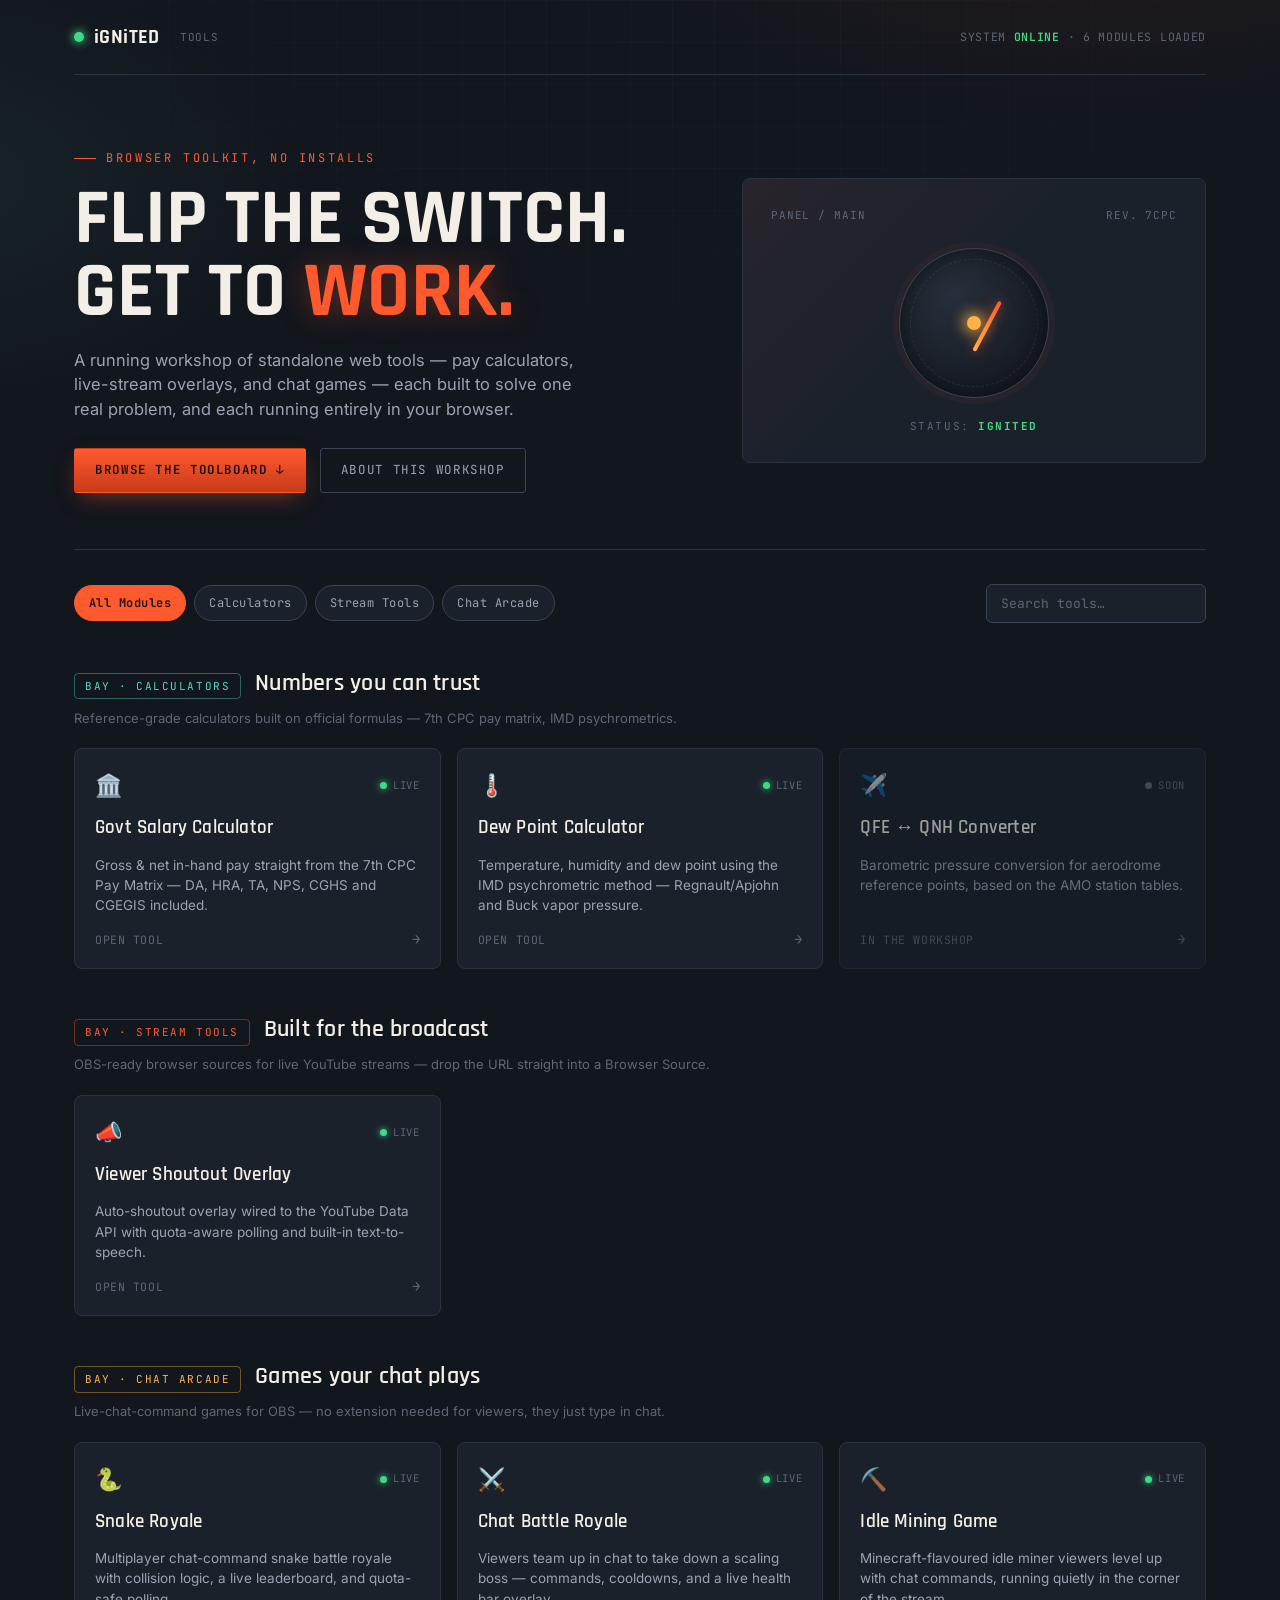
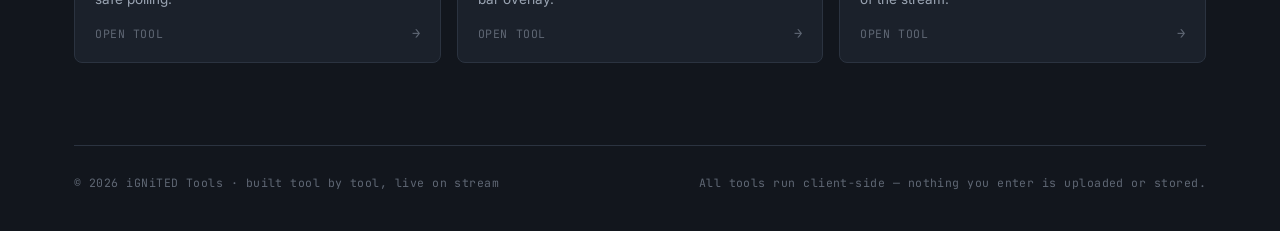
==== index.html @ 56b360eb "Add files via upload" ====
<!DOCTYPE html>
<html lang="en">
<head>
<meta charset="UTF-8">
<meta name="viewport" content="width=device-width, initial-scale=1.0">
<title>iGNiTED Tools — Browser Toolkit</title>
<meta name="description" content="A workshop of browser-native tools: calculators, stream overlays, and chat games. No installs, no signup.">
<link rel="preconnect" href="https://fonts.googleapis.com">
<link rel="preconnect" href="https://fonts.gstatic.com" crossorigin>
<link href="https://fonts.googleapis.com/css2?family=Rajdhani:wght@500;600;700&family=Inter:wght@400;500;600;700&family=JetBrains+Mono:wght@400;500;600&display=swap" rel="stylesheet">
<style>
  :root{
    --void:#12161d;
    --void-2:#0e1116;
    --panel:#1b212b;
    --panel-hi:#212832;
    --line:#2b3340;
    --line-bright:#3a4454;
    --ember:#ff5a2e;
    --ember-deep:#c9391a;
    --spark:#ffb347;
    --circuit:#4fd8c4;
    --circuit-deep:#2ba894;
    --text-hi:#f3efe6;
    --text-mid:#9aa4b2;
    --text-dim:#5f6774;
    --led:#3ddc84;

    --display: 'Rajdhani', sans-serif;
    --body: 'Inter', sans-serif;
    --mono: 'JetBrains Mono', ui-monospace, monospace;
  }

  *{ box-sizing:border-box; }
  html{ scroll-behavior:smooth; }
  body{
    margin:0;
    background:
      radial-gradient(900px 500px at 85% -10%, rgba(255,90,46,.10), transparent 60%),
      radial-gradient(700px 420px at -5% 10%, rgba(79,216,196,.07), transparent 55%),
      var(--void);
    color: var(--text-hi);
    font-family: var(--body);
    line-height:1.5;
  }
  a{ color:inherit; }
  ::selection{ background: var(--ember); color:#191008; }

  :focus-visible{
    outline: 2px solid var(--spark);
    outline-offset: 3px;
  }

  /* ---------- background circuit texture ---------- */
  .grain{
    position:fixed; inset:0; pointer-events:none; z-index:0;
    background-image:
      linear-gradient(rgba(255,255,255,.025) 1px, transparent 1px),
      linear-gradient(90deg, rgba(255,255,255,.025) 1px, transparent 1px);
    background-size: 42px 42px;
    mask-image: radial-gradient(1200px 700px at 50% 0%, black, transparent 75%);
  }

  .shell{ position:relative; z-index:1; max-width:1180px; margin:0 auto; padding: 0 24px; }

  /* ---------- top bar ---------- */
  .topbar{
    display:flex; align-items:center; justify-content:space-between;
    padding: 22px 0;
    border-bottom: 1px solid var(--line);
  }
  .brand{ display:flex; align-items:center; gap:10px; font-family: var(--display); font-weight:700; font-size:20px; letter-spacing:.02em; }
  .brand .dot{
    width:10px; height:10px; border-radius:50%;
    background: var(--led);
    box-shadow: 0 0 8px 2px rgba(61,220,132,.65);
  }
  .brand small{ font-family: var(--mono); color: var(--text-dim); font-weight:400; font-size:11px; letter-spacing:.08em; margin-left:2px; }
  .top-status{ font-family: var(--mono); font-size:11.5px; color: var(--text-dim); letter-spacing:.06em; }
  .top-status b{ color: var(--led); font-weight:600; }

  /* ---------- hero: ignition switch ---------- */
  .hero{
    padding: 74px 0 56px;
    display:grid;
    grid-template-columns: 1.15fr .85fr;
    gap: 40px;
    align-items:center;
    border-bottom: 1px solid var(--line);
  }
  @media (max-width: 860px){ .hero{ grid-template-columns:1fr; padding-top:48px; } }

  .eyebrow{
    font-family: var(--mono); font-size:12px; letter-spacing:.22em; text-transform:uppercase;
    color: var(--ember); display:flex; align-items:center; gap:10px; margin-bottom:16px;
  }
  .eyebrow::before{ content:""; width:22px; height:1px; background: var(--ember); }

  h1{
    font-family: var(--display);
    font-weight:700;
    font-size: clamp(46px, 7vw, 78px);
    line-height:.94;
    letter-spacing:.005em;
    margin:0 0 18px;
    text-transform:uppercase;
  }
  h1 .glow{ color: var(--ember); text-shadow: 0 0 30px rgba(255,90,46,.35); }

  .hero p.lede{
    font-size:16.5px; color: var(--text-mid); max-width: 52ch; margin: 0 0 26px;
  }
  .hero-actions{ display:flex; gap:14px; flex-wrap:wrap; }
  .btn{
    font-family: var(--mono); font-size:12.5px; letter-spacing:.05em; text-transform:uppercase;
    padding: 12px 20px; border-radius:3px; text-decoration:none; cursor:pointer; border:1px solid transparent;
    display:inline-flex; align-items:center; gap:8px;
  }
  .btn-primary{ background: linear-gradient(180deg, var(--ember), var(--ember-deep)); color:#1a0d06; font-weight:600; box-shadow: 0 8px 24px -8px rgba(255,90,46,.55); }
  .btn-ghost{ border-color: var(--line-bright); color: var(--text-mid); background:transparent; }
  .btn-ghost:hover{ color: var(--text-hi); border-color: var(--circuit); }

  /* ---- ignition dial svg-ish panel ---- */
  .dial-panel{
    background: var(--panel);
    border: 1px solid var(--line);
    border-radius: 8px;
    padding: 28px;
    position:relative;
    overflow:hidden;
  }
  .dial-panel::before{
    content:""; position:absolute; inset:0;
    background: linear-gradient(135deg, rgba(255,90,46,.06), transparent 45%);
  }
  .dial-head{ display:flex; justify-content:space-between; align-items:center; font-family: var(--mono); font-size:11px; color: var(--text-dim); letter-spacing:.08em; margin-bottom: 18px; position:relative; }
  .dial-wrap{ display:flex; justify-content:center; padding: 6px 0 4px; position:relative; }

  .switch{
    width:150px; height:150px; border-radius:50%;
    background: radial-gradient(circle at 35% 30%, #262f3b, #171c24 70%);
    border: 1px solid var(--line-bright);
    display:flex; align-items:center; justify-content:center;
    position:relative;
    box-shadow: inset 0 0 24px rgba(0,0,0,.5), 0 0 0 6px rgba(255,90,46,.05);
  }
  .switch::after{
    content:""; position:absolute; inset:10px; border-radius:50%;
    border: 1px dashed rgba(255,255,255,.08);
  }
  .needle{
    width:4px; height:56px; border-radius:2px;
    background: linear-gradient(180deg, var(--ember), var(--spark));
    transform-origin: bottom center;
    transform: rotate(28deg);
    box-shadow: 0 0 12px rgba(255,90,46,.7);
    animation: ignite 3.2s ease-in-out infinite;
  }
  @keyframes ignite{
    0%,100%{ transform: rotate(28deg); }
    50%{ transform: rotate(-18deg); }
  }
  .switch .core{
    position:absolute; width:14px; height:14px; border-radius:50%;
    background: var(--spark); box-shadow: 0 0 14px 4px rgba(255,179,71,.7);
  }
  .dial-caption{
    text-align:center; margin-top:16px; font-family: var(--mono); font-size:11px;
    color: var(--text-dim); letter-spacing:.14em; text-transform:uppercase;
  }
  .dial-caption b{ color: var(--led); }

  @media (prefers-reduced-motion: reduce){
    .needle{ animation: none; transform: rotate(0deg); }
  }

  /* ---------- filter chips ---------- */
  .controls{
    display:flex; align-items:center; justify-content:space-between; gap:16px; flex-wrap:wrap;
    padding: 34px 0 22px;
  }
  .chips{ display:flex; gap:8px; flex-wrap:wrap; }
  .chip{
    font-family: var(--mono); font-size:12px; letter-spacing:.04em;
    padding: 8px 14px; border-radius:999px; border:1px solid var(--line-bright);
    background: var(--panel); color: var(--text-mid); cursor:pointer; user-select:none;
  }
  .chip.active{ background: var(--ember); border-color: var(--ember); color:#1a0d06; font-weight:600; }

  .search{
    font-family: var(--mono); font-size:13px;
    background: var(--panel); border:1px solid var(--line-bright); color: var(--text-hi);
    padding: 10px 14px; border-radius:6px; min-width:220px;
  }
  .search::placeholder{ color: var(--text-dim); }

  /* ---------- panel bay (category section) ---------- */
  .bay{ padding: 20px 0 8px; }
  .bay-head{ display:flex; align-items:baseline; gap:14px; margin-bottom:18px; }
  .bay-tag{
    font-family: var(--mono); font-size:11px; letter-spacing:.14em; text-transform:uppercase;
    padding: 4px 10px; border:1px solid var(--line-bright); border-radius:4px; color: var(--text-dim);
    white-space:nowrap;
  }
  .bay-tag.cat-calc{ color: var(--circuit); border-color: rgba(79,216,196,.4); }
  .bay-tag.cat-stream{ color: var(--ember); border-color: rgba(255,90,46,.4); }
  .bay-tag.cat-arcade{ color: var(--spark); border-color: rgba(255,179,71,.4); }
  .bay h2{ font-family: var(--display); font-size:24px; font-weight:600; margin:0; letter-spacing:.01em; }
  .bay-sub{ color: var(--text-dim); font-size:13px; margin: -10px 0 20px; }

  .cards{ display:grid; grid-template-columns: repeat(3, 1fr); gap:16px; margin-bottom:14px; }
  @media (max-width: 920px){ .cards{ grid-template-columns: repeat(2,1fr); } }
  @media (max-width: 620px){ .cards{ grid-template-columns: 1fr; } }

  .card{
    background: var(--panel);
    border: 1px solid var(--line);
    border-radius: 8px;
    padding: 20px 20px 18px;
    text-decoration:none;
    color: inherit;
    display:flex; flex-direction:column; gap:12px;
    position:relative;
    transition: border-color .15s ease, transform .15s ease, background .15s ease;
  }
  .card:hover{ border-color: var(--line-bright); transform: translateY(-2px); background: var(--panel-hi); }
  .card:hover .card-title{ color: var(--ember); }
  .card.circuit-accent:hover .card-title{ color: var(--circuit); }
  .card.spark-accent:hover .card-title{ color: var(--spark); }

  .card-top{ display:flex; align-items:center; justify-content:space-between; }
  .led-row{ display:flex; align-items:center; gap:6px; font-family: var(--mono); font-size:10.5px; color: var(--text-dim); text-transform:uppercase; letter-spacing:.06em; }
  .led{ width:7px; height:7px; border-radius:50%; background: var(--led); box-shadow: 0 0 6px 1px rgba(61,220,132,.6); }
  .led.soon{ background: var(--text-dim); box-shadow:none; }

  .card-icon{ font-size:22px; }
  .card-title{ font-family: var(--display); font-weight:600; font-size:19px; letter-spacing:.01em; }
  .card-desc{ font-size:13.5px; color: var(--text-mid); flex:1; }
  .card-foot{ display:flex; justify-content:space-between; align-items:center; margin-top:2px; }
  .card-cta{ font-family: var(--mono); font-size:11.5px; letter-spacing:.05em; color: var(--text-dim); text-transform:uppercase; }
  .card:hover .card-cta{ color: var(--text-hi); }
  .card-arrow{ font-family: var(--mono); font-size:14px; color: var(--text-dim); transition: transform .15s ease; }
  .card:hover .card-arrow{ transform: translateX(3px); color: var(--ember); }
  .circuit-accent:hover .card-arrow{ color: var(--circuit); }
  .spark-accent:hover .card-arrow{ color: var(--spark); }

  .card.disabled{ cursor:default; opacity:.62; }
  .card.disabled:hover{ transform:none; border-color: var(--line); background: var(--panel); }

  /* ---------- footer ---------- */
  footer{
    margin-top: 60px; padding: 28px 0 40px; border-top: 1px solid var(--line);
    display:flex; justify-content:space-between; align-items:center; flex-wrap:wrap; gap:12px;
    font-family: var(--mono); font-size:11.5px; color: var(--text-dim); letter-spacing:.04em;
  }
  footer a{ color: var(--text-mid); text-decoration:none; }
  footer a:hover{ color: var(--ember); }

  .empty-state{
    display:none; text-align:center; padding: 50px 0; color: var(--text-dim);
    font-family: var(--mono); font-size:13px; letter-spacing:.04em;
  }
</style>
</head>
<body>

<div class="grain"></div>

<div class="shell">

  <div class="topbar">
    <div class="brand"><span class="dot"></span>iGNiTED<small>&nbsp;TOOLS</small></div>
    <div class="top-status">SYSTEM <b>ONLINE</b> · 6 MODULES LOADED</div>
  </div>

  <section class="hero">
    <div>
      <div class="eyebrow">Browser toolkit, no installs</div>
      <h1>Flip the switch.<br>Get to <span class="glow">work.</span></h1>
      <p class="lede">A running workshop of standalone web tools — pay calculators, live-stream overlays, and chat games — each built to solve one real problem, and each running entirely in your browser.</p>
      <div class="hero-actions">
        <a href="#toolboard" class="btn btn-primary">Browse the toolboard ↓</a>
        <a href="#" class="btn btn-ghost">About this workshop</a>
      </div>
    </div>

    <div class="dial-panel">
      <div class="dial-head"><span>PANEL / MAIN</span><span>REV. 7CPC</span></div>
      <div class="dial-wrap">
        <div class="switch">
          <div class="needle"></div>
          <div class="core"></div>
        </div>
      </div>
      <div class="dial-caption">status: <b>IGNITED</b></div>
    </div>
  </section>

  <section class="controls" id="toolboard">
    <div class="chips" id="chips">
      <div class="chip active" data-filter="all">All Modules</div>
      <div class="chip" data-filter="calc">Calculators</div>
      <div class="chip" data-filter="stream">Stream Tools</div>
      <div class="chip" data-filter="arcade">Chat Arcade</div>
    </div>
    <input class="search" id="search" type="text" placeholder="Search tools…">
  </section>

  <!-- ===== CALCULATORS ===== -->
  <section class="bay" data-bay="calc">
    <div class="bay-head">
      <span class="bay-tag cat-calc">Bay · Calculators</span>
      <h2>Numbers you can trust</h2>
    </div>
    <div class="bay-sub">Reference-grade calculators built on official formulas — 7th CPC pay matrix, IMD psychrometrics.</div>
    <div class="cards">

      <a href="tools/govt-salary-calculator.html" class="card circuit-accent" data-name="7th cpc government salary calculator gross net">
        <div class="card-top">
          <span class="card-icon">🏛️</span>
          <span class="led-row"><span class="led"></span>Live</span>
        </div>
        <div class="card-title">Govt Salary Calculator</div>
        <div class="card-desc">Gross &amp; net in-hand pay straight from the 7th CPC Pay Matrix — DA, HRA, TA, NPS, CGHS and CGEGIS included.</div>
        <div class="card-foot"><span class="card-cta">Open tool</span><span class="card-arrow">→</span></div>
      </a>

      <a href="tools/dew-point-calculator.html" class="card circuit-accent" data-name="dew point calculator psychrometric imd">
        <div class="card-top">
          <span class="card-icon">🌡️</span>
          <span class="led-row"><span class="led"></span>Live</span>
        </div>
        <div class="card-title">Dew Point Calculator</div>
        <div class="card-desc">Temperature, humidity and dew point using the IMD psychrometric method — Regnault/Apjohn and Buck vapor pressure.</div>
        <div class="card-foot"><span class="card-cta">Open tool</span><span class="card-arrow">→</span></div>
      </a>

      <div class="card disabled circuit-accent" data-name="qfe qnh pressure converter">
        <div class="card-top">
          <span class="card-icon">✈️</span>
          <span class="led-row"><span class="led soon"></span>Soon</span>
        </div>
        <div class="card-title">QFE ↔ QNH Converter</div>
        <div class="card-desc">Barometric pressure conversion for aerodrome reference points, based on the AMO station tables.</div>
        <div class="card-foot"><span class="card-cta">In the workshop</span><span class="card-arrow">→</span></div>
      </div>

    </div>
  </section>

  <!-- ===== STREAM TOOLS ===== -->
  <section class="bay" data-bay="stream">
    <div class="bay-head">
      <span class="bay-tag cat-stream">Bay · Stream Tools</span>
      <h2>Built for the broadcast</h2>
    </div>
    <div class="bay-sub">OBS-ready browser sources for live YouTube streams — drop the URL straight into a Browser Source.</div>
    <div class="cards">

      <a href="shoutout-overlay.html" class="card" data-name="viewer shoutout overlay youtube obs">
        <div class="card-top">
          <span class="card-icon">📣</span>
          <span class="led-row"><span class="led"></span>Live</span>
        </div>
        <div class="card-title">Viewer Shoutout Overlay</div>
        <div class="card-desc">Auto-shoutout overlay wired to the YouTube Data API with quota-aware polling and built-in text-to-speech.</div>
        <div class="card-foot"><span class="card-cta">Open tool</span><span class="card-arrow">→</span></div>
      </a>

    </div>
  </section>

  <!-- ===== CHAT ARCADE ===== -->
  <section class="bay" data-bay="arcade">
    <div class="bay-head">
      <span class="bay-tag cat-arcade">Bay · Chat Arcade</span>
      <h2>Games your chat plays</h2>
    </div>
    <div class="bay-sub">Live-chat-command games for OBS — no extension needed for viewers, they just type in chat.</div>
    <div class="cards">

      <a href="snake-royale.html" class="card spark-accent" data-name="snake royale multiplayer chat game">
        <div class="card-top">
          <span class="card-icon">🐍</span>
          <span class="led-row"><span class="led"></span>Live</span>
        </div>
        <div class="card-title">Snake Royale</div>
        <div class="card-desc">Multiplayer chat-command snake battle royale with collision logic, a live leaderboard, and quota-safe polling.</div>
        <div class="card-foot"><span class="card-cta">Open tool</span><span class="card-arrow">→</span></div>
      </a>

      <a href="chat-battle-royale.html" class="card spark-accent" data-name="chat battle royale boss fight game">
        <div class="card-top">
          <span class="card-icon">⚔️</span>
          <span class="led-row"><span class="led"></span>Live</span>
        </div>
        <div class="card-title">Chat Battle Royale</div>
        <div class="card-desc">Viewers team up in chat to take down a scaling boss — commands, cooldowns, and a live health bar overlay.</div>
        <div class="card-foot"><span class="card-cta">Open tool</span><span class="card-arrow">→</span></div>
      </a>

      <a href="idle-mining-game.html" class="card spark-accent" data-name="idle mining game minecraft chat command">
        <div class="card-top">
          <span class="card-icon">⛏️</span>
          <span class="led-row"><span class="led"></span>Live</span>
        </div>
        <div class="card-title">Idle Mining Game</div>
        <div class="card-desc">Minecraft-flavoured idle miner viewers level up with chat commands, running quietly in the corner of the stream.</div>
        <div class="card-foot"><span class="card-cta">Open tool</span><span class="card-arrow">→</span></div>
      </a>

    </div>
  </section>

  <div class="empty-state" id="emptyState">No modules match that search — try another term.</div>

  <footer>
    <span>© <span id="year"></span> iGNiTED Tools · built tool by tool, live on stream</span>
    <span>All tools run client-side — nothing you enter is uploaded or stored.</span>
  </footer>

</div>

<script>
document.getElementById('year').textContent = new Date().getFullYear();

const chips = document.querySelectorAll('.chip');
const bays = document.querySelectorAll('.bay');
const search = document.getElementById('search');
const emptyState = document.getElementById('emptyState');
let activeFilter = 'all';

function applyFilters(){
  const q = search.value.trim().toLowerCase();
  let anyVisible = false;

  bays.forEach(bay=>{
    const bayKey = bay.getAttribute('data-bay');
    const bayMatches = activeFilter === 'all' || activeFilter === bayKey;
    let bayHasVisibleCard = false;

    bay.querySelectorAll('.card').forEach(card=>{
      const name = card.getAttribute('data-name') || '';
      const textMatches = q === '' || name.includes(q);
      const visible = bayMatches && textMatches;
      card.style.display = visible ? '' : 'none';
      if(visible) bayHasVisibleCard = true;
    });

    bay.style.display = bayHasVisibleCard ? '' : 'none';
    if(bayHasVisibleCard) anyVisible = true;
  });

  emptyState.style.display = anyVisible ? 'none' : 'block';
}

chips.forEach(chip=>{
  chip.addEventListener('click', ()=>{
    chips.forEach(c=>c.classList.remove('active'));
    chip.classList.add('active');
    activeFilter = chip.getAttribute('data-filter');
    applyFilters();
  });
});
search.addEventListener('input', applyFilters);
</script>

</body>
</html>
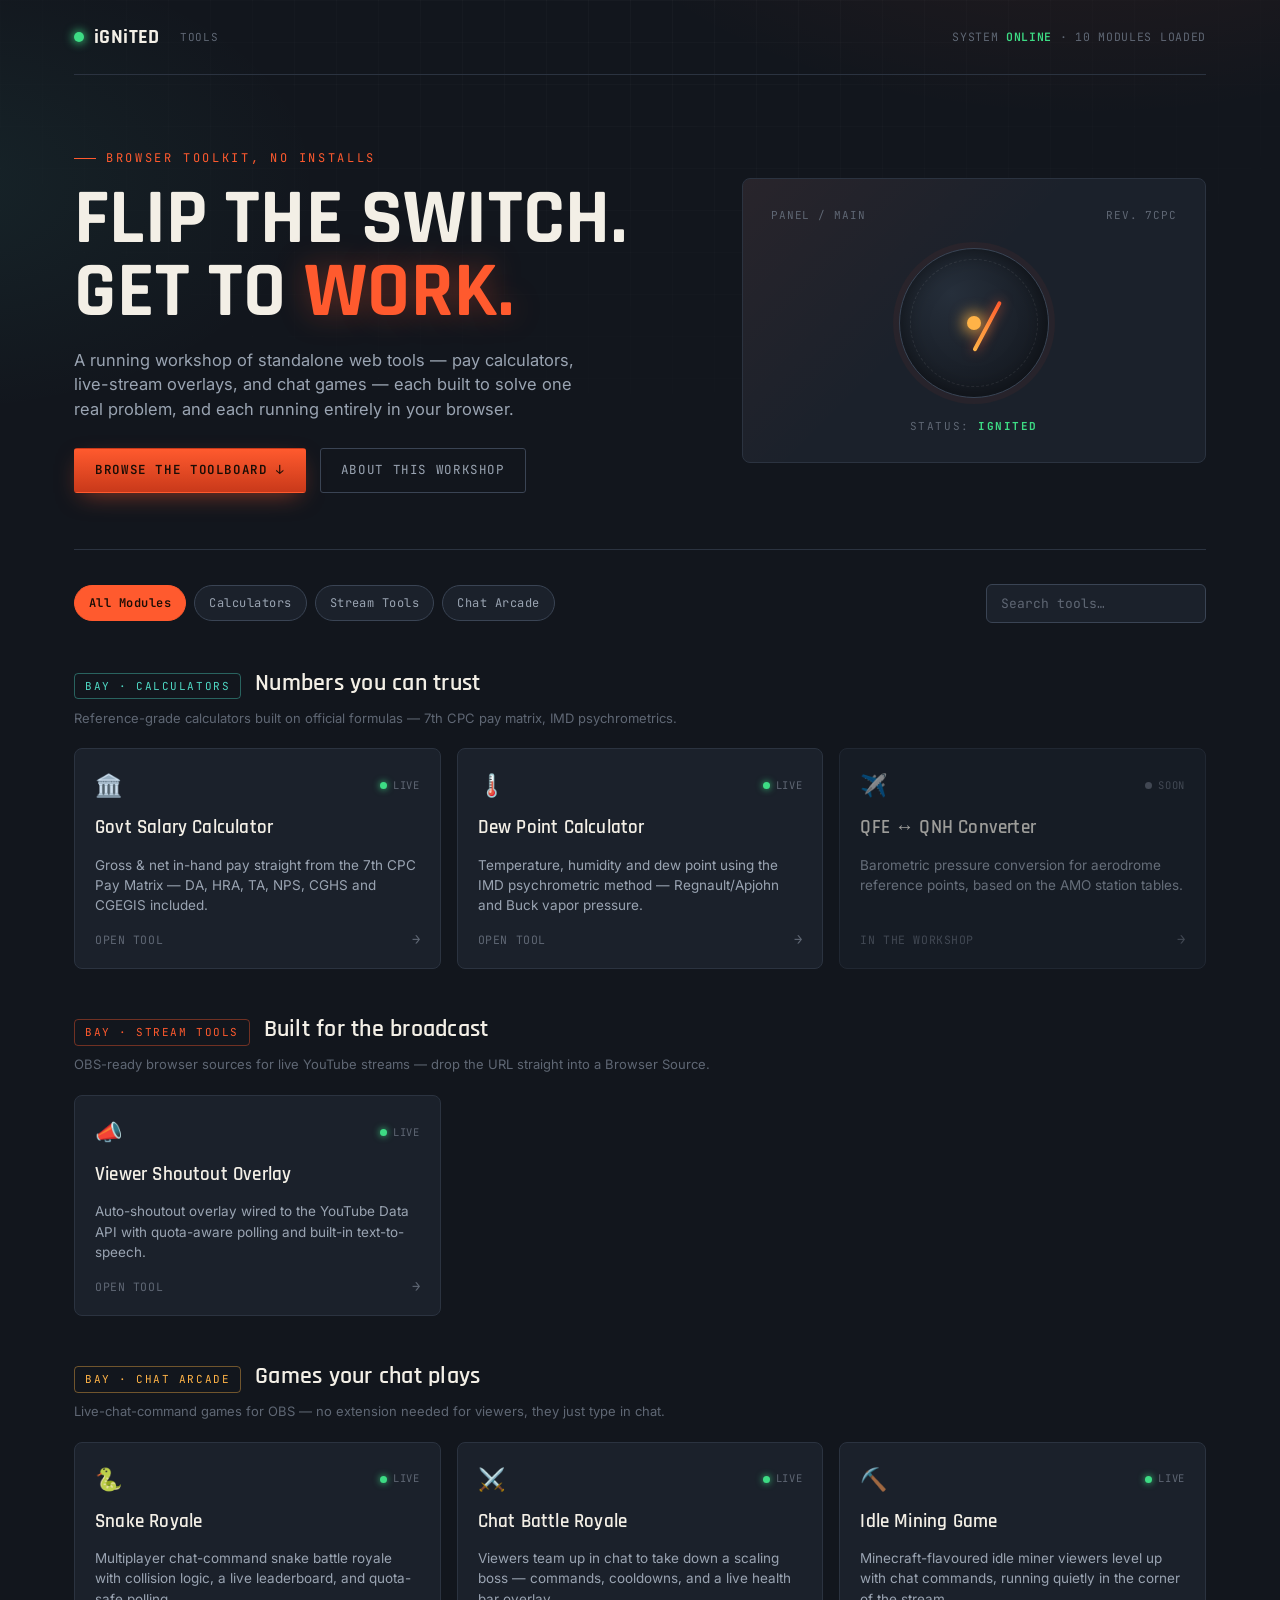
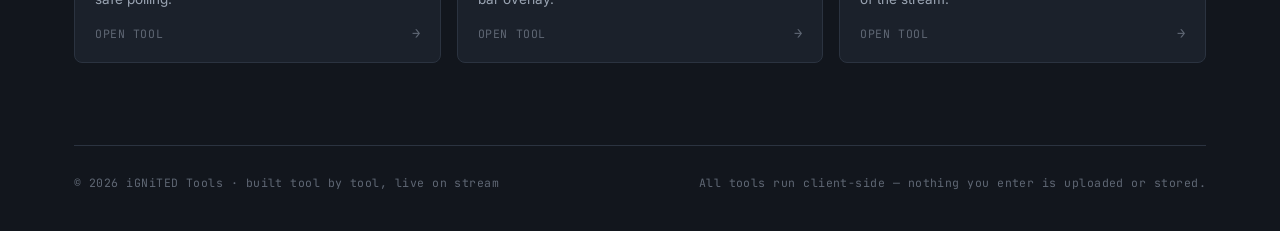
==== commit e2e20a7c: "Update index.html" ====
--- a/index.html
+++ b/index.html
@@ -270,7 +270,7 @@
 
   <div class="topbar">
     <div class="brand"><span class="dot"></span>iGNiTED<small>&nbsp;TOOLS</small></div>
-    <div class="top-status">SYSTEM <b>ONLINE</b> · 6 MODULES LOADED</div>
+    <div class="top-status">SYSTEM <b>ONLINE</b> · 10 MODULES LOADED</div>
   </div>
 
   <section class="hero">
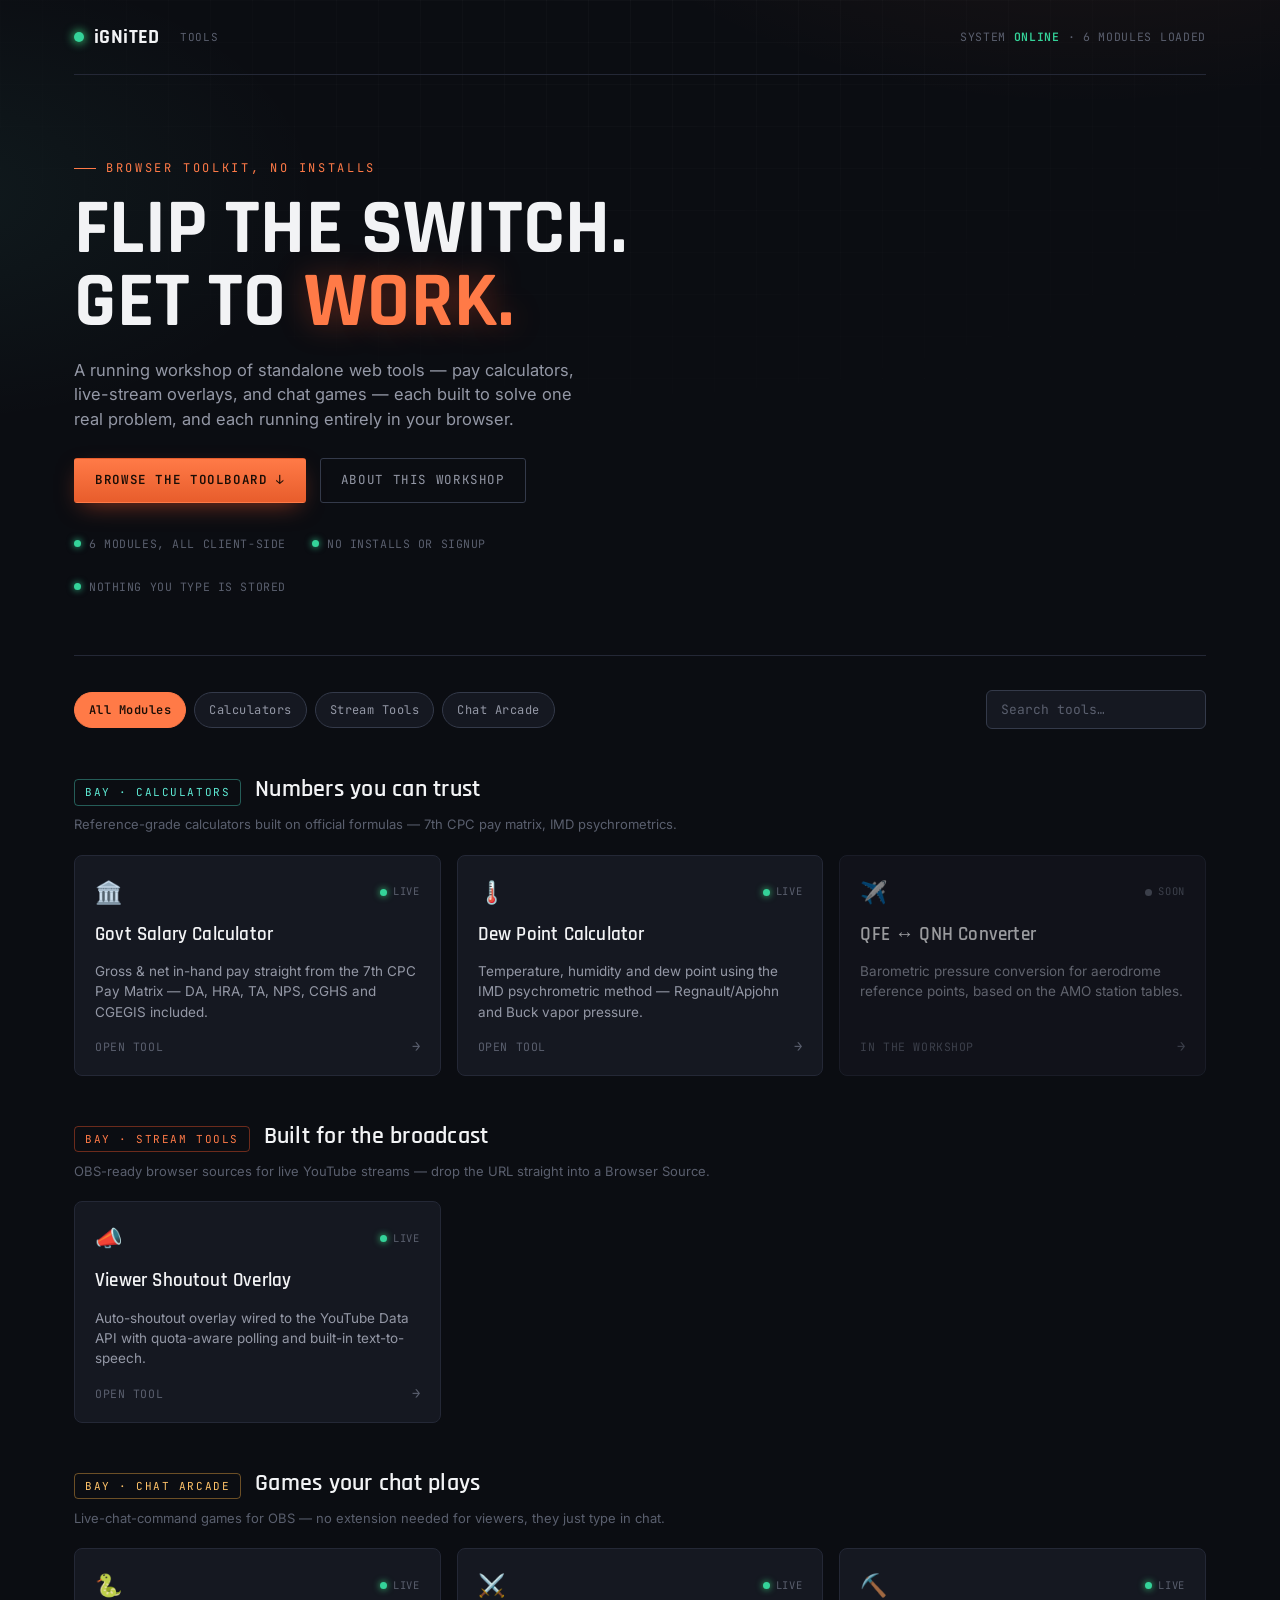
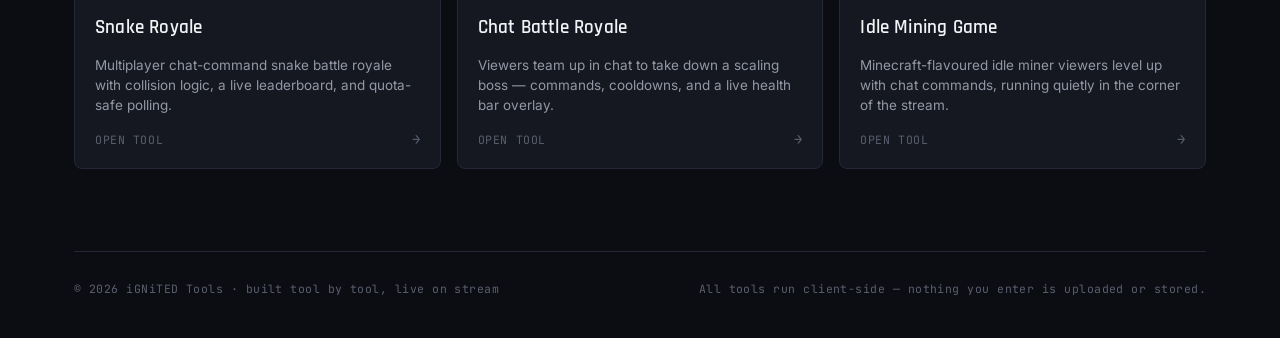
==== commit 1ba7e089: "Update index.html" ====
--- a/index.html
+++ b/index.html
@@ -10,21 +10,21 @@
 <link href="https://fonts.googleapis.com/css2?family=Rajdhani:wght@500;600;700&family=Inter:wght@400;500;600;700&family=JetBrains+Mono:wght@400;500;600&display=swap" rel="stylesheet">
 <style>
   :root{
-    --void:#12161d;
-    --void-2:#0e1116;
-    --panel:#1b212b;
-    --panel-hi:#212832;
-    --line:#2b3340;
-    --line-bright:#3a4454;
-    --ember:#ff5a2e;
-    --ember-deep:#c9391a;
-    --spark:#ffb347;
-    --circuit:#4fd8c4;
-    --circuit-deep:#2ba894;
-    --text-hi:#f3efe6;
-    --text-mid:#9aa4b2;
-    --text-dim:#5f6774;
-    --led:#3ddc84;
+    --void:#0B0D12;
+    --void-2:#08090D;
+    --panel:#151821;
+    --panel-hi:#1B1F2A;
+    --line:#242836;
+    --line-bright:#343A4A;
+    --ember:#FF7A47;
+    --ember-deep:#E85D2C;
+    --spark:#FFC369;
+    --circuit:#5EEAD4;
+    --circuit-deep:#2DBBA6;
+    --text-hi:#F2F3F5;
+    --text-mid:#9498A6;
+    --text-dim:#5A5F6E;
+    --led:#34D399;
 
     --display: 'Rajdhani', sans-serif;
     --body: 'Inter', sans-serif;
@@ -36,8 +36,8 @@
   body{
     margin:0;
     background:
-      radial-gradient(900px 500px at 85% -10%, rgba(255,90,46,.10), transparent 60%),
-      radial-gradient(700px 420px at -5% 10%, rgba(79,216,196,.07), transparent 55%),
+      radial-gradient(900px 500px at 85% -10%, rgba(255,122,71,.09), transparent 60%),
+      radial-gradient(700px 420px at -5% 10%, rgba(94,234,212,.06), transparent 55%),
       var(--void);
     color: var(--text-hi);
     font-family: var(--body);
@@ -81,14 +81,10 @@
 
   /* ---------- hero: ignition switch ---------- */
   .hero{
-    padding: 74px 0 56px;
-    display:grid;
-    grid-template-columns: 1.15fr .85fr;
-    gap: 40px;
-    align-items:center;
+    padding: 84px 0 60px;
     border-bottom: 1px solid var(--line);
   }
-  @media (max-width: 860px){ .hero{ grid-template-columns:1fr; padding-top:48px; } }
+  .hero-inner{ max-width: 640px; }
 
   .eyebrow{
     font-family: var(--mono); font-size:12px; letter-spacing:.22em; text-transform:uppercase;
@@ -120,59 +116,13 @@
   .btn-ghost{ border-color: var(--line-bright); color: var(--text-mid); background:transparent; }
   .btn-ghost:hover{ color: var(--text-hi); border-color: var(--circuit); }
 
-  /* ---- ignition dial svg-ish panel ---- */
-  .dial-panel{
-    background: var(--panel);
-    border: 1px solid var(--line);
-    border-radius: 8px;
-    padding: 28px;
-    position:relative;
-    overflow:hidden;
-  }
-  .dial-panel::before{
-    content:""; position:absolute; inset:0;
-    background: linear-gradient(135deg, rgba(255,90,46,.06), transparent 45%);
-  }
-  .dial-head{ display:flex; justify-content:space-between; align-items:center; font-family: var(--mono); font-size:11px; color: var(--text-dim); letter-spacing:.08em; margin-bottom: 18px; position:relative; }
-  .dial-wrap{ display:flex; justify-content:center; padding: 6px 0 4px; position:relative; }
-
-  .switch{
-    width:150px; height:150px; border-radius:50%;
-    background: radial-gradient(circle at 35% 30%, #262f3b, #171c24 70%);
-    border: 1px solid var(--line-bright);
-    display:flex; align-items:center; justify-content:center;
-    position:relative;
-    box-shadow: inset 0 0 24px rgba(0,0,0,.5), 0 0 0 6px rgba(255,90,46,.05);
-  }
-  .switch::after{
-    content:""; position:absolute; inset:10px; border-radius:50%;
-    border: 1px dashed rgba(255,255,255,.08);
-  }
-  .needle{
-    width:4px; height:56px; border-radius:2px;
-    background: linear-gradient(180deg, var(--ember), var(--spark));
-    transform-origin: bottom center;
-    transform: rotate(28deg);
-    box-shadow: 0 0 12px rgba(255,90,46,.7);
-    animation: ignite 3.2s ease-in-out infinite;
-  }
-  @keyframes ignite{
-    0%,100%{ transform: rotate(28deg); }
-    50%{ transform: rotate(-18deg); }
-  }
-  .switch .core{
-    position:absolute; width:14px; height:14px; border-radius:50%;
-    background: var(--spark); box-shadow: 0 0 14px 4px rgba(255,179,71,.7);
-  }
-  .dial-caption{
-    text-align:center; margin-top:16px; font-family: var(--mono); font-size:11px;
-    color: var(--text-dim); letter-spacing:.14em; text-transform:uppercase;
-  }
-  .dial-caption b{ color: var(--led); }
-
-  @media (prefers-reduced-motion: reduce){
-    .needle{ animation: none; transform: rotate(0deg); }
-  }
+  /* ---------- hero trust row ---------- */
+  .trust-row{
+    display:flex; gap:26px; flex-wrap:wrap; margin-top:32px;
+    font-family: var(--mono); font-size:11.5px; color: var(--text-dim); letter-spacing:.05em; text-transform:uppercase;
+  }
+  .trust-row span{ display:flex; align-items:center; gap:8px; }
+  .trust-row .led{ width:7px; height:7px; border-radius:50%; background: var(--led); box-shadow: 0 0 6px 1px rgba(52,211,153,.6); flex-shrink:0; }
 
   /* ---------- filter chips ---------- */
   .controls{
@@ -270,11 +220,11 @@
 
   <div class="topbar">
     <div class="brand"><span class="dot"></span>iGNiTED<small>&nbsp;TOOLS</small></div>
-    <div class="top-status">SYSTEM <b>ONLINE</b> · 10 MODULES LOADED</div>
+    <div class="top-status">SYSTEM <b>ONLINE</b> · 6 MODULES LOADED</div>
   </div>
 
   <section class="hero">
-    <div>
+    <div class="hero-inner">
       <div class="eyebrow">Browser toolkit, no installs</div>
       <h1>Flip the switch.<br>Get to <span class="glow">work.</span></h1>
       <p class="lede">A running workshop of standalone web tools — pay calculators, live-stream overlays, and chat games — each built to solve one real problem, and each running entirely in your browser.</p>
@@ -282,17 +232,11 @@
         <a href="#toolboard" class="btn btn-primary">Browse the toolboard ↓</a>
         <a href="#" class="btn btn-ghost">About this workshop</a>
       </div>
-    </div>
-
-    <div class="dial-panel">
-      <div class="dial-head"><span>PANEL / MAIN</span><span>REV. 7CPC</span></div>
-      <div class="dial-wrap">
-        <div class="switch">
-          <div class="needle"></div>
-          <div class="core"></div>
-        </div>
+      <div class="trust-row">
+        <span><span class="led"></span>6 modules, all client-side</span>
+        <span><span class="led"></span>No installs or signup</span>
+        <span><span class="led"></span>Nothing you type is stored</span>
       </div>
-      <div class="dial-caption">status: <b>IGNITED</b></div>
     </div>
   </section>
 
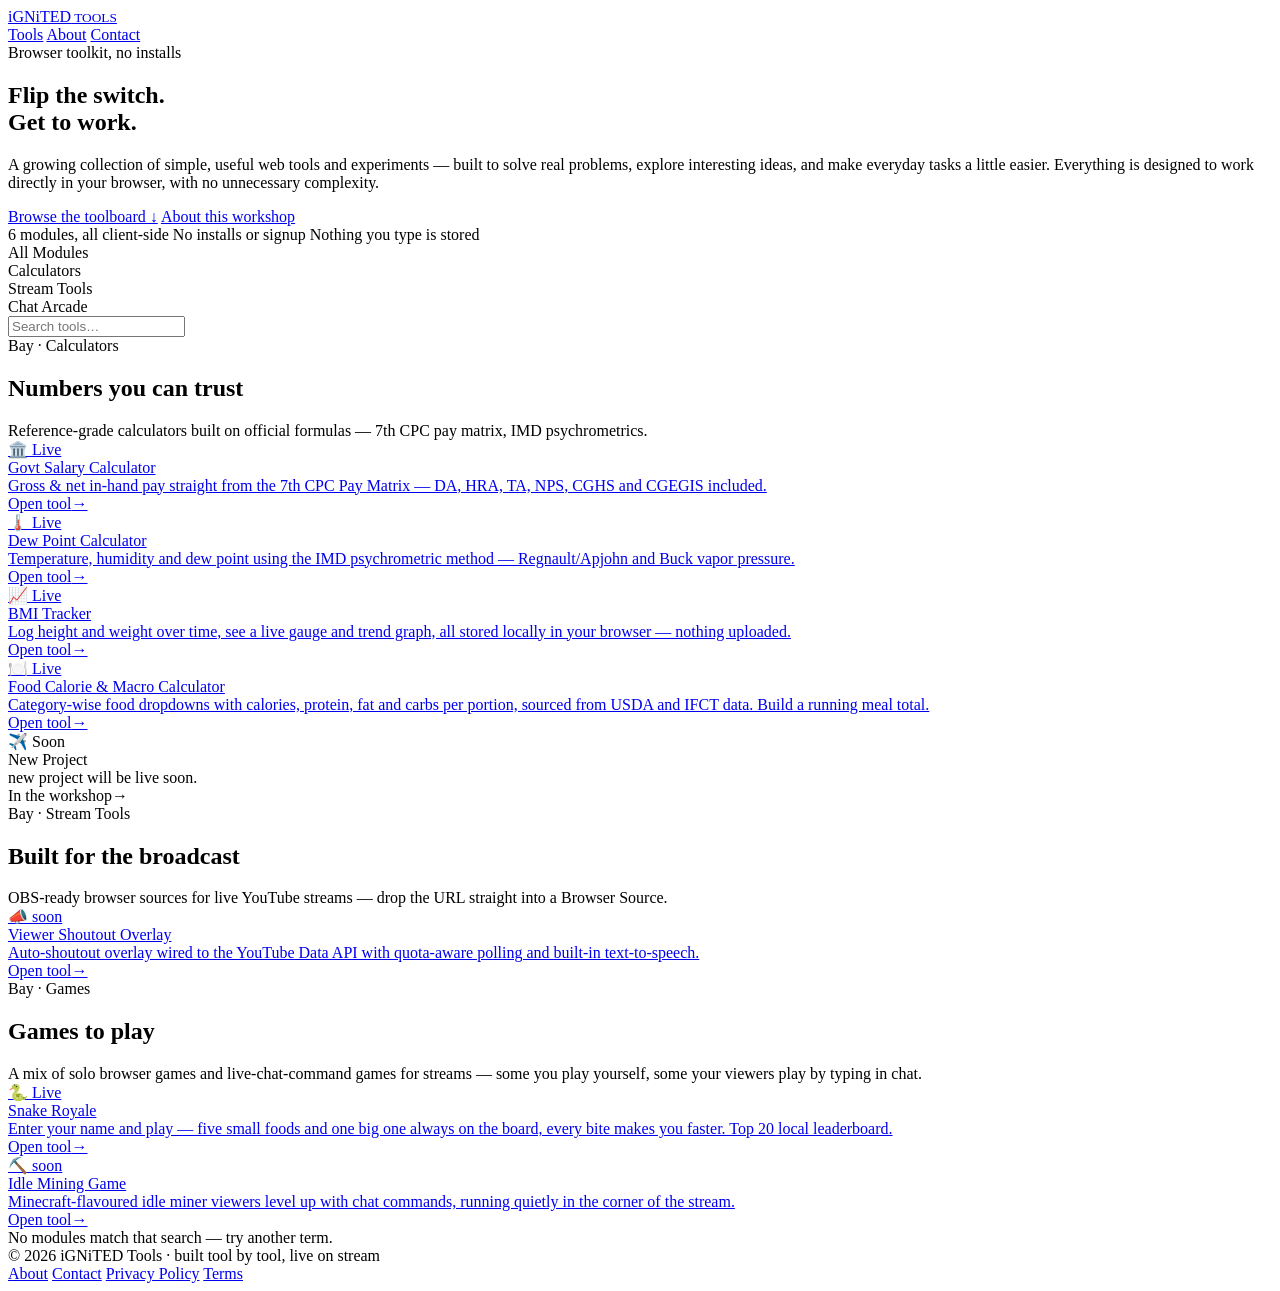
==== commit 4fe63e91: "Add files via upload" ====
--- a/index.html
+++ b/index.html
@@ -5,212 +5,11 @@
 <meta name="viewport" content="width=device-width, initial-scale=1.0">
 <title>iGNiTED Tools — Browser Toolkit</title>
 <meta name="description" content="A workshop of browser-native tools: calculators, stream overlays, and chat games. No installs, no signup.">
+<link rel="canonical" href="https://ignitedtools.com/">
 <link rel="preconnect" href="https://fonts.googleapis.com">
 <link rel="preconnect" href="https://fonts.gstatic.com" crossorigin>
 <link href="https://fonts.googleapis.com/css2?family=Rajdhani:wght@500;600;700&family=Inter:wght@400;500;600;700&family=JetBrains+Mono:wght@400;500;600&display=swap" rel="stylesheet">
-<style>
-  :root{
-    --void:#0B0D12;
-    --void-2:#08090D;
-    --panel:#151821;
-    --panel-hi:#1B1F2A;
-    --line:#242836;
-    --line-bright:#343A4A;
-    --ember:#FF7A47;
-    --ember-deep:#E85D2C;
-    --spark:#FFC369;
-    --circuit:#5EEAD4;
-    --circuit-deep:#2DBBA6;
-    --text-hi:#F2F3F5;
-    --text-mid:#9498A6;
-    --text-dim:#5A5F6E;
-    --led:#34D399;
-
-    --display: 'Rajdhani', sans-serif;
-    --body: 'Inter', sans-serif;
-    --mono: 'JetBrains Mono', ui-monospace, monospace;
-  }
-
-  *{ box-sizing:border-box; }
-  html{ scroll-behavior:smooth; }
-  body{
-    margin:0;
-    background:
-      radial-gradient(900px 500px at 85% -10%, rgba(255,122,71,.09), transparent 60%),
-      radial-gradient(700px 420px at -5% 10%, rgba(94,234,212,.06), transparent 55%),
-      var(--void);
-    color: var(--text-hi);
-    font-family: var(--body);
-    line-height:1.5;
-  }
-  a{ color:inherit; }
-  ::selection{ background: var(--ember); color:#191008; }
-
-  :focus-visible{
-    outline: 2px solid var(--spark);
-    outline-offset: 3px;
-  }
-
-  /* ---------- background circuit texture ---------- */
-  .grain{
-    position:fixed; inset:0; pointer-events:none; z-index:0;
-    background-image:
-      linear-gradient(rgba(255,255,255,.025) 1px, transparent 1px),
-      linear-gradient(90deg, rgba(255,255,255,.025) 1px, transparent 1px);
-    background-size: 42px 42px;
-    mask-image: radial-gradient(1200px 700px at 50% 0%, black, transparent 75%);
-  }
-
-  .shell{ position:relative; z-index:1; max-width:1180px; margin:0 auto; padding: 0 24px; }
-
-  /* ---------- top bar ---------- */
-  .topbar{
-    display:flex; align-items:center; justify-content:space-between;
-    padding: 22px 0;
-    border-bottom: 1px solid var(--line);
-  }
-  .brand{ display:flex; align-items:center; gap:10px; font-family: var(--display); font-weight:700; font-size:20px; letter-spacing:.02em; }
-  .brand .dot{
-    width:10px; height:10px; border-radius:50%;
-    background: var(--led);
-    box-shadow: 0 0 8px 2px rgba(61,220,132,.65);
-  }
-  .brand small{ font-family: var(--mono); color: var(--text-dim); font-weight:400; font-size:11px; letter-spacing:.08em; margin-left:2px; }
-  .top-status{ font-family: var(--mono); font-size:11.5px; color: var(--text-dim); letter-spacing:.06em; }
-  .top-status b{ color: var(--led); font-weight:600; }
-
-  /* ---------- hero: ignition switch ---------- */
-  .hero{
-    padding: 84px 0 60px;
-    border-bottom: 1px solid var(--line);
-  }
-  .hero-inner{ max-width: 640px; }
-
-  .eyebrow{
-    font-family: var(--mono); font-size:12px; letter-spacing:.22em; text-transform:uppercase;
-    color: var(--ember); display:flex; align-items:center; gap:10px; margin-bottom:16px;
-  }
-  .eyebrow::before{ content:""; width:22px; height:1px; background: var(--ember); }
-
-  h1{
-    font-family: var(--display);
-    font-weight:700;
-    font-size: clamp(46px, 7vw, 78px);
-    line-height:.94;
-    letter-spacing:.005em;
-    margin:0 0 18px;
-    text-transform:uppercase;
-  }
-  h1 .glow{ color: var(--ember); text-shadow: 0 0 30px rgba(255,90,46,.35); }
-
-  .hero p.lede{
-    font-size:16.5px; color: var(--text-mid); max-width: 52ch; margin: 0 0 26px;
-  }
-  .hero-actions{ display:flex; gap:14px; flex-wrap:wrap; }
-  .btn{
-    font-family: var(--mono); font-size:12.5px; letter-spacing:.05em; text-transform:uppercase;
-    padding: 12px 20px; border-radius:3px; text-decoration:none; cursor:pointer; border:1px solid transparent;
-    display:inline-flex; align-items:center; gap:8px;
-  }
-  .btn-primary{ background: linear-gradient(180deg, var(--ember), var(--ember-deep)); color:#1a0d06; font-weight:600; box-shadow: 0 8px 24px -8px rgba(255,90,46,.55); }
-  .btn-ghost{ border-color: var(--line-bright); color: var(--text-mid); background:transparent; }
-  .btn-ghost:hover{ color: var(--text-hi); border-color: var(--circuit); }
-
-  /* ---------- hero trust row ---------- */
-  .trust-row{
-    display:flex; gap:26px; flex-wrap:wrap; margin-top:32px;
-    font-family: var(--mono); font-size:11.5px; color: var(--text-dim); letter-spacing:.05em; text-transform:uppercase;
-  }
-  .trust-row span{ display:flex; align-items:center; gap:8px; }
-  .trust-row .led{ width:7px; height:7px; border-radius:50%; background: var(--led); box-shadow: 0 0 6px 1px rgba(52,211,153,.6); flex-shrink:0; }
-
-  /* ---------- filter chips ---------- */
-  .controls{
-    display:flex; align-items:center; justify-content:space-between; gap:16px; flex-wrap:wrap;
-    padding: 34px 0 22px;
-  }
-  .chips{ display:flex; gap:8px; flex-wrap:wrap; }
-  .chip{
-    font-family: var(--mono); font-size:12px; letter-spacing:.04em;
-    padding: 8px 14px; border-radius:999px; border:1px solid var(--line-bright);
-    background: var(--panel); color: var(--text-mid); cursor:pointer; user-select:none;
-  }
-  .chip.active{ background: var(--ember); border-color: var(--ember); color:#1a0d06; font-weight:600; }
-
-  .search{
-    font-family: var(--mono); font-size:13px;
-    background: var(--panel); border:1px solid var(--line-bright); color: var(--text-hi);
-    padding: 10px 14px; border-radius:6px; min-width:220px;
-  }
-  .search::placeholder{ color: var(--text-dim); }
-
-  /* ---------- panel bay (category section) ---------- */
-  .bay{ padding: 20px 0 8px; }
-  .bay-head{ display:flex; align-items:baseline; gap:14px; margin-bottom:18px; }
-  .bay-tag{
-    font-family: var(--mono); font-size:11px; letter-spacing:.14em; text-transform:uppercase;
-    padding: 4px 10px; border:1px solid var(--line-bright); border-radius:4px; color: var(--text-dim);
-    white-space:nowrap;
-  }
-  .bay-tag.cat-calc{ color: var(--circuit); border-color: rgba(79,216,196,.4); }
-  .bay-tag.cat-stream{ color: var(--ember); border-color: rgba(255,90,46,.4); }
-  .bay-tag.cat-arcade{ color: var(--spark); border-color: rgba(255,179,71,.4); }
-  .bay h2{ font-family: var(--display); font-size:24px; font-weight:600; margin:0; letter-spacing:.01em; }
-  .bay-sub{ color: var(--text-dim); font-size:13px; margin: -10px 0 20px; }
-
-  .cards{ display:grid; grid-template-columns: repeat(3, 1fr); gap:16px; margin-bottom:14px; }
-  @media (max-width: 920px){ .cards{ grid-template-columns: repeat(2,1fr); } }
-  @media (max-width: 620px){ .cards{ grid-template-columns: 1fr; } }
-
-  .card{
-    background: var(--panel);
-    border: 1px solid var(--line);
-    border-radius: 8px;
-    padding: 20px 20px 18px;
-    text-decoration:none;
-    color: inherit;
-    display:flex; flex-direction:column; gap:12px;
-    position:relative;
-    transition: border-color .15s ease, transform .15s ease, background .15s ease;
-  }
-  .card:hover{ border-color: var(--line-bright); transform: translateY(-2px); background: var(--panel-hi); }
-  .card:hover .card-title{ color: var(--ember); }
-  .card.circuit-accent:hover .card-title{ color: var(--circuit); }
-  .card.spark-accent:hover .card-title{ color: var(--spark); }
-
-  .card-top{ display:flex; align-items:center; justify-content:space-between; }
-  .led-row{ display:flex; align-items:center; gap:6px; font-family: var(--mono); font-size:10.5px; color: var(--text-dim); text-transform:uppercase; letter-spacing:.06em; }
-  .led{ width:7px; height:7px; border-radius:50%; background: var(--led); box-shadow: 0 0 6px 1px rgba(61,220,132,.6); }
-  .led.soon{ background: var(--text-dim); box-shadow:none; }
-
-  .card-icon{ font-size:22px; }
-  .card-title{ font-family: var(--display); font-weight:600; font-size:19px; letter-spacing:.01em; }
-  .card-desc{ font-size:13.5px; color: var(--text-mid); flex:1; }
-  .card-foot{ display:flex; justify-content:space-between; align-items:center; margin-top:2px; }
-  .card-cta{ font-family: var(--mono); font-size:11.5px; letter-spacing:.05em; color: var(--text-dim); text-transform:uppercase; }
-  .card:hover .card-cta{ color: var(--text-hi); }
-  .card-arrow{ font-family: var(--mono); font-size:14px; color: var(--text-dim); transition: transform .15s ease; }
-  .card:hover .card-arrow{ transform: translateX(3px); color: var(--ember); }
-  .circuit-accent:hover .card-arrow{ color: var(--circuit); }
-  .spark-accent:hover .card-arrow{ color: var(--spark); }
-
-  .card.disabled{ cursor:default; opacity:.62; }
-  .card.disabled:hover{ transform:none; border-color: var(--line); background: var(--panel); }
-
-  /* ---------- footer ---------- */
-  footer{
-    margin-top: 60px; padding: 28px 0 40px; border-top: 1px solid var(--line);
-    display:flex; justify-content:space-between; align-items:center; flex-wrap:wrap; gap:12px;
-    font-family: var(--mono); font-size:11.5px; color: var(--text-dim); letter-spacing:.04em;
-  }
-  footer a{ color: var(--text-mid); text-decoration:none; }
-  footer a:hover{ color: var(--ember); }
-
-  .empty-state{
-    display:none; text-align:center; padding: 50px 0; color: var(--text-dim);
-    font-family: var(--mono); font-size:13px; letter-spacing:.04em;
-  }
-</style>
+<link rel="stylesheet" href="assets/style.css">
 </head>
 <body>
 
@@ -219,18 +18,22 @@
 <div class="shell">
 
   <div class="topbar">
-    <div class="brand"><span class="dot"></span>iGNiTED<small>&nbsp;TOOLS</small></div>
-    <div class="top-status">SYSTEM <b>ONLINE</b> · 6 MODULES LOADED</div>
+    <a href="index.html" class="brand"><span class="dot"></span>iGNiTED<small>&nbsp;TOOLS</small></a>
+    <div class="top-nav">
+      <a href="#toolboard">Tools</a>
+      <a href="about.html">About</a>
+      <a href="contact.html">Contact</a>
+    </div>
   </div>
 
   <section class="hero">
     <div class="hero-inner">
       <div class="eyebrow">Browser toolkit, no installs</div>
       <h1>Flip the switch.<br>Get to <span class="glow">work.</span></h1>
-      <p class="lede">A running workshop of standalone web tools — pay calculators, live-stream overlays, and chat games — each built to solve one real problem, and each running entirely in your browser.</p>
+      <p class="lede">A growing collection of simple, useful web tools and experiments — built to solve real problems, explore interesting ideas, and make everyday tasks a little easier. Everything is designed to work directly in your browser, with no unnecessary complexity.</p>
       <div class="hero-actions">
         <a href="#toolboard" class="btn btn-primary">Browse the toolboard ↓</a>
-        <a href="#" class="btn btn-ghost">About this workshop</a>
+        <a href="about.html" class="btn btn-ghost">About this workshop</a>
       </div>
       <div class="trust-row">
         <span><span class="led"></span>6 modules, all client-side</span>
@@ -279,13 +82,33 @@
         <div class="card-foot"><span class="card-cta">Open tool</span><span class="card-arrow">→</span></div>
       </a>
 
+      <a href="tools/bmi-tracker.html" class="card circuit-accent" data-name="bmi tracker body mass index weight graph">
+        <div class="card-top">
+          <span class="card-icon">📈</span>
+          <span class="led-row"><span class="led"></span>Live</span>
+        </div>
+        <div class="card-title">BMI Tracker</div>
+        <div class="card-desc">Log height and weight over time, see a live gauge and trend graph, all stored locally in your browser — nothing uploaded.</div>
+        <div class="card-foot"><span class="card-cta">Open tool</span><span class="card-arrow">→</span></div>
+      </a>
+
+      <a href="tools/food-calorie-calculator.html" class="card circuit-accent" data-name="food calorie protein fat macro calculator nutrition">
+        <div class="card-top">
+          <span class="card-icon">🍽️</span>
+          <span class="led-row"><span class="led"></span>Live</span>
+        </div>
+        <div class="card-title">Food Calorie &amp; Macro Calculator</div>
+        <div class="card-desc">Category-wise food dropdowns with calories, protein, fat and carbs per portion, sourced from USDA and IFCT data. Build a running meal total.</div>
+        <div class="card-foot"><span class="card-cta">Open tool</span><span class="card-arrow">→</span></div>
+      </a>
+
       <div class="card disabled circuit-accent" data-name="qfe qnh pressure converter">
         <div class="card-top">
           <span class="card-icon">✈️</span>
           <span class="led-row"><span class="led soon"></span>Soon</span>
         </div>
-        <div class="card-title">QFE ↔ QNH Converter</div>
-        <div class="card-desc">Barometric pressure conversion for aerodrome reference points, based on the AMO station tables.</div>
+        <div class="card-title">New Project</div>
+        <div class="card-desc">new project will be live soon.</div>
         <div class="card-foot"><span class="card-cta">In the workshop</span><span class="card-arrow">→</span></div>
       </div>
 
@@ -304,7 +127,7 @@
       <a href="shoutout-overlay.html" class="card" data-name="viewer shoutout overlay youtube obs">
         <div class="card-top">
           <span class="card-icon">📣</span>
-          <span class="led-row"><span class="led"></span>Live</span>
+          <span class="led-row"><span class="led soon"></span>soon</span>
         </div>
         <div class="card-title">Viewer Shoutout Overlay</div>
         <div class="card-desc">Auto-shoutout overlay wired to the YouTube Data API with quota-aware polling and built-in text-to-speech.</div>
@@ -317,36 +140,27 @@
   <!-- ===== CHAT ARCADE ===== -->
   <section class="bay" data-bay="arcade">
     <div class="bay-head">
-      <span class="bay-tag cat-arcade">Bay · Chat Arcade</span>
-      <h2>Games your chat plays</h2>
-    </div>
-    <div class="bay-sub">Live-chat-command games for OBS — no extension needed for viewers, they just type in chat.</div>
+      <span class="bay-tag cat-arcade">Bay · Games</span>
+      <h2>Games to play</h2>
+    </div>
+    <div class="bay-sub">A mix of solo browser games and live-chat-command games for streams — some you play yourself, some your viewers play by typing in chat.</div>
     <div class="cards">
 
-      <a href="snake-royale.html" class="card spark-accent" data-name="snake royale multiplayer chat game">
+      <a href="tools/snake-royale.html" class="card spark-accent" data-name="snake royale solo browser game leaderboard">
         <div class="card-top">
           <span class="card-icon">🐍</span>
           <span class="led-row"><span class="led"></span>Live</span>
         </div>
         <div class="card-title">Snake Royale</div>
-        <div class="card-desc">Multiplayer chat-command snake battle royale with collision logic, a live leaderboard, and quota-safe polling.</div>
-        <div class="card-foot"><span class="card-cta">Open tool</span><span class="card-arrow">→</span></div>
-      </a>
-
-      <a href="chat-battle-royale.html" class="card spark-accent" data-name="chat battle royale boss fight game">
-        <div class="card-top">
-          <span class="card-icon">⚔️</span>
-          <span class="led-row"><span class="led"></span>Live</span>
-        </div>
-        <div class="card-title">Chat Battle Royale</div>
-        <div class="card-desc">Viewers team up in chat to take down a scaling boss — commands, cooldowns, and a live health bar overlay.</div>
-        <div class="card-foot"><span class="card-cta">Open tool</span><span class="card-arrow">→</span></div>
-      </a>
+        <div class="card-desc">Enter your name and play — five small foods and one big one always on the board, every bite makes you faster. Top 20 local leaderboard.</div>
+        <div class="card-foot"><span class="card-cta">Open tool</span><span class="card-arrow">→</span></div>
+      </a>
+
 
       <a href="idle-mining-game.html" class="card spark-accent" data-name="idle mining game minecraft chat command">
         <div class="card-top">
           <span class="card-icon">⛏️</span>
-          <span class="led-row"><span class="led"></span>Live</span>
+          <span class="led-row"><span class="led soon"></span>soon</span>
         </div>
         <div class="card-title">Idle Mining Game</div>
         <div class="card-desc">Minecraft-flavoured idle miner viewers level up with chat commands, running quietly in the corner of the stream.</div>
@@ -360,7 +174,12 @@
 
   <footer>
     <span>© <span id="year"></span> iGNiTED Tools · built tool by tool, live on stream</span>
-    <span>All tools run client-side — nothing you enter is uploaded or stored.</span>
+    <div class="footer-links">
+      <a href="about.html">About</a>
+      <a href="contact.html">Contact</a>
+      <a href="privacy-policy.html">Privacy Policy</a>
+      <a href="terms.html">Terms</a>
+    </div>
   </footer>
 
 </div>
